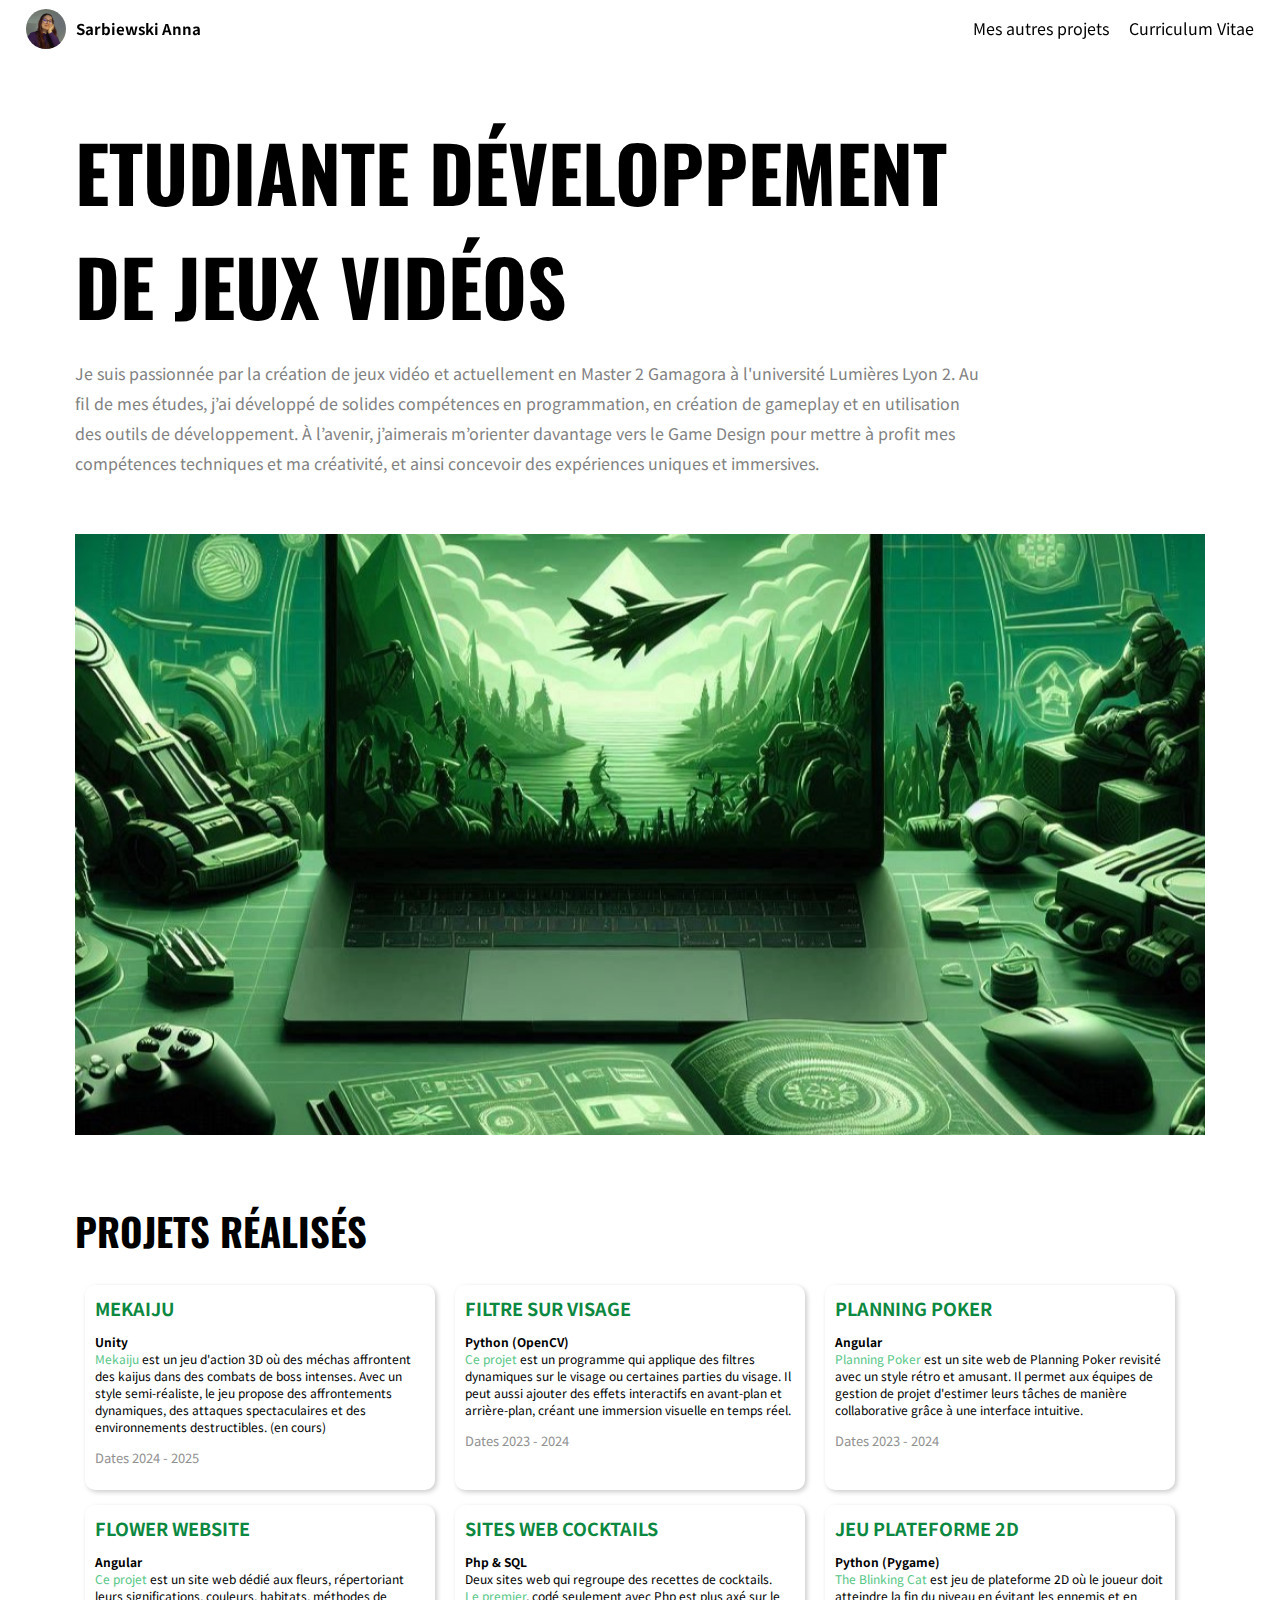
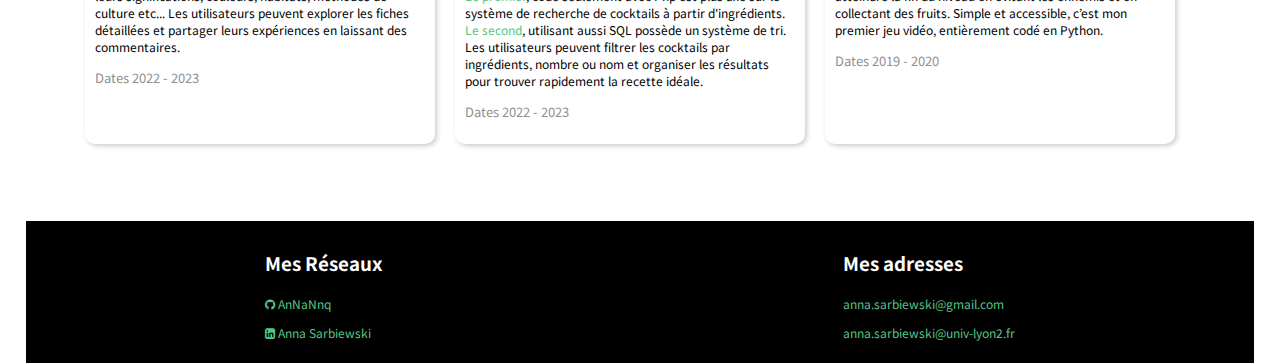
==== index.html @ 205f756b "Initial Commit" ====
<html lang="fr">
<head>
    <meta charset="UTF-8" />
    <meta http-equiv="X-UA-Compatible" content="IE=edge" />
    <meta name="viewport" content="width=device-width, initial-scale=1.0" />
    <link rel="stylesheet" href="https://cdnjs.cloudflare.com/ajax/libs/font-awesome/4.7.0/css/font-awesome.min.css">
    <link rel="stylesheet" href="index_style.css" />
    <title>
        Sarbiewski Anna
    </title>
</head>
<body>
<nav>
    <div class="profile">
        <img src="./img.jpg" alt="profile photo" />
        <h1>Sarbiewski Anna</h1>
    </div>
    <ul>
        <li> <a href="https://github.com/AnNaNnq?tab=repositories"> Mes autres projets</a></li>
        <li> <a href="./CV.pdf" download="CV.pdf"> Curriculum Vitae </a></li>
    </ul>
</nav>

<section class="page-content">
    <header>
        <h1>Etudiante développement de jeux vidéos</h1>
        <p>
            Je suis passionnée par la création de jeux vidéo et actuellement en Master 2 Gamagora à
            l'université Lumières Lyon 2. Au fil de mes études, j’ai développé de solides compétences
            en programmation, en création de gameplay et en utilisation des outils de développement.
            À l’avenir, j’aimerais m’orienter davantage vers le Game Design pour mettre à profit mes
            compétences techniques et ma créativité, et ainsi concevoir des expériences uniques et immersives.
        </p>
    </header>

    <section class="presentation-image">
        <img src="./jeuxvideo.jpg" alt="" />
    </section>

    <section class="projects-section">
        <h1>Projets réalisés</h1>
        <div class="projects">
            <div class="project">
                <h4>Mekaiju</h4>
                <p class="description">
                    <strong> Unity </strong> <br>
                    <a href="https://github.com/AnNaNnq/Mekaiju"> Mekaiju</a> est un jeu d'action 3D où des méchas affrontent
                    des kaijus dans des combats de boss intenses. Avec un style semi-réaliste, le jeu propose des affrontements
                    dynamiques, des attaques spectaculaires et des environnements destructibles. (en cours)
                </p>
                <p class="dates">Dates 2024 - 2025</p>
            </div>
            <div class="project">
                <h4>Filtre sur Visage</h4>
                <p class="description">
                    <strong> Python (OpenCV) </strong> <br>
                    <a href="https://github.com/AnNaNnq/Projet-Filtres-sur-Visage">Ce projet</a> est un programme qui applique des filtres dynamiques sur le visage ou
                    certaines parties du visage. Il peut aussi ajouter des effets interactifs en avant-plan et
                    arrière-plan, créant une immersion visuelle en temps réel.
                </p>
                <p class="dates">Dates 2023 - 2024</p>
            </div>
            <div class="project">
                <h4>Planning Poker</h4>
                <p class="description">
                    <strong> Angular </strong> <br>
                    <a href="https://github.com/AnNaNnq/planningPokerPP"> Planning Poker</a> est un site web de Planning Poker revisité avec un style rétro et amusant. Il permet aux équipes
                    de gestion de projet d'estimer leurs tâches de manière collaborative grâce à une interface intuitive.
                </p>
                <p class="dates">Dates 2023 - 2024</p>
            </div>
            <div class="project">
                <h4>Flower Website</h4>
                <p class="description">
                    <strong> Angular </strong> <br>
                    <a href="https://github.com/AnNaNnq/Website-Flowers"> Ce projet</a> est un site web dédié aux fleurs, répertoriant leurs significations, couleurs, habitats, méthodes
                    de culture etc... Les utilisateurs peuvent explorer les fiches détaillées et partager leurs expériences
                    en laissant des commentaires.
                </p>
                <p class="dates">Dates 2022 - 2023</p>
            </div>
            <div class="project">
                <h4>Sites Web Cocktails</h4>
                <p class="description">
                    <strong> Php & SQL </strong> <br>
                    Deux sites web qui regroupe des recettes de cocktails. <br>
                    <a href="https://github.com/AnNaNnq/Cocktails-Php"> Le premier</a>, codé seulement avec Php est plus axé sur le système de recherche de cocktails à partir d'ingrédients. <br>
                    <a href="https://github.com/AnNaNnq/Cocktails-Php-Sql"> Le second</a>, utilisant aussi SQL possède un système de tri. Les utilisateurs peuvent filtrer les cocktails par ingrédients, nombre ou nom et organiser les résultats pour trouver rapidement la recette idéale.
                </p>
                <p class="dates">Dates 2022 - 2023</p>
            </div>
            <div class="project">
                <h4>Jeu Plateforme 2D</h4>
                <p class="description">
                    <strong> Python (Pygame) </strong> <br>
                    <a href=""> The Blinking Cat </a> est jeu de plateforme 2D où le joueur doit atteindre la fin du niveau
                    en évitant les ennemis et en collectant des fruits. Simple et accessible, c’est
                    mon premier jeu vidéo, entièrement codé en Python.
                </p>
                <p class="dates">Dates 2019 - 2020 </p>
            </div>
        </div>
    </section>
</section>

<footer>
    <div class="colonne">
        <h3>Mes Réseaux</h3>
        <p><i class="fa fa-github"></i> <a href="https://github.com/AnNaNnq"> AnNaNnq</a></p>
        <p><i class="fa fa-linkedin-square"></i> <a href="https://www.linkedin.com/in/anna-sarbiewski-333684251/"> Anna Sarbiewski</a></p>
    </div>
    <div class="colonne">
        <h3>Mes adresses</h3>
        <p>anna.sarbiewski@gmail.com</p>
        <p>anna.sarbiewski@univ-lyon2.fr</p>
    </div>
</footer>
</body>
---- index_style.css ----
@import url('https://fonts.googleapis.com/css2?family=Noto+Sans+JP:wght@300;400&family=Oswald:wght@300&display=swap');

body {
    font-family: 'Noto Sans JP', sans-serif;
    padding: 0 2%;
    margin: 0;
}

nav {
    display: flex;
    flex-wrap: wrap;
    justify-content: space-between;
    align-items: center;
    background-color: white;
    position: sticky;
    top: 0;
}
nav .profile {
    display: flex;
    align-items: center;
}
nav .profile img {
    width: 40px;
    height: 40px;
    border-radius: 50%;
}
nav .profile h1 {
    margin-left: 10px;
    font-size: 15px;
}
nav ul {
    display: flex;
    list-style-type: none;
}
nav ul li {
    margin-left: 20px;
    cursor: pointer;
    border-bottom: 1px solid #fff;
}
nav ul li:hover {
    border-bottom-color: #000;
}

.page-content {
    margin: 4%;
}
.page-content header {
    margin-top: 5%;
    max-width: 80%;
}

.page-content header h1 {
    margin: 0;
    text-transform: uppercase;
    font-family: 'Oswald', sans-serif;
    font-size: 6vw;
}

.page-content header p {
    line-height: 30px;
    color: #818181;
}

.page-content header button {
    background-color: inherit;
    border: none;
    outline: none;
    padding: 0;
    font-size: 15px;
    font-weight: bold;
    padding-bottom: 5px;
    border-bottom: 1px solid #ccc;
    cursor: pointer;
}

.page-content header button:hover {
    color: #ccc;
    border-bottom-color: #000;
}

.page-content .presentation-image {
    margin-top: 5%;
}

.page-content .presentation-image img {
    max-width: 100%;
    height: auto;
}

.page-content .projects-section {
    margin-top: 6%;
}

.page-content .projects-section h1 {
    font-family: 'Oswald', sans-serif;
    text-transform: uppercase;
    font-size: 3vw;
}

.page-content .projects-section .projects {
    display: flex;
    flex-wrap: wrap;
    justify-content: center;
}
.page-content .projects-section .project {
    margin-right: 20px;
    max-width: 330px;
    border-radius: 10px;
    padding: 10px;
    margin-bottom: 15px;
    box-shadow: 2px 2px 5px #ccc;
}
.page-content .projects-section .project h4 {
    margin: 0;
    color: #0c8841;
    text-transform: uppercase;
    font-size: large;
}
.page-content .projects-section .project .description {
    font-size: 12px;
}
.page-content .projects-section .project .dates {
    font-size: 13px;
    color: rgb(145, 145, 145);
}

footer {
    margin-top: 5%;
    display: flex;
    flex-wrap: wrap;
    justify-content: space-around;
    padding: 10px;
    background-color: #000;
    color: white;
}
footer .colonne p, .description a {
    font-size: 12px;
    color: #56c686;
    cursor: pointer;
    text-decoration: none;
}

a {
    cursor: pointer;
    text-decoration: none;
    color: inherit;
}

footer .colonne p:hover {
    color: #fff;
}

.presentation-image img {
    width: 100%;
}

@media screen and (max-width: 700px) {
    nav {
        justify-content: center;
    }
    nav ul {
        display: none;
    }

    .page-content header {
        margin-top: 10%;
        max-width: 100%;
    }
    .page-content .projects-section {
        margin-top: 15%;
    }
    .page-content .projects-section h1 {
        font-size: 1.5em;
    }
    .page-content .projects-section .project {
        margin-right: 0;
        margin-bottom: 20px;
        max-width: 100%;
    }
    .page-content .projects-section .project .description {
        font-size: 13px;
    }

    footer {
        justify-content: flex-start;
    }
    footer .column {
        width: 80%;
    }
}
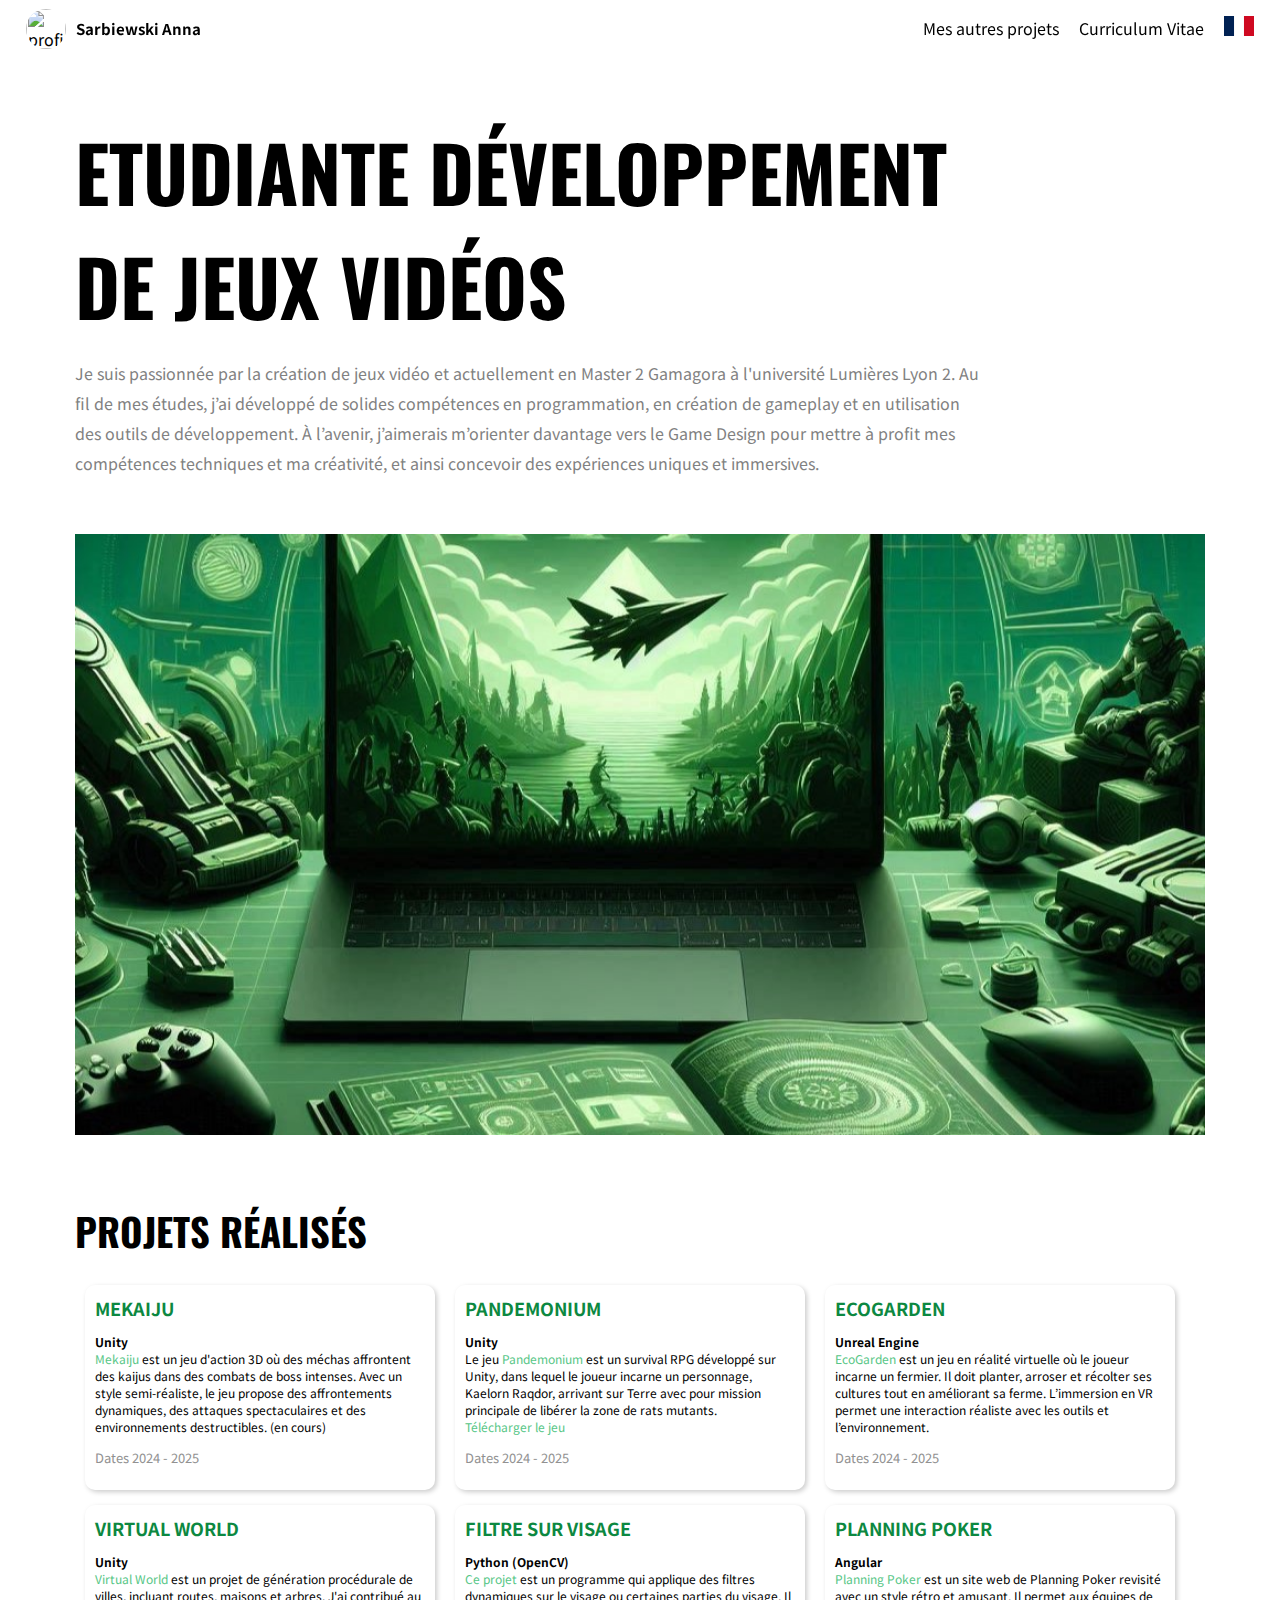
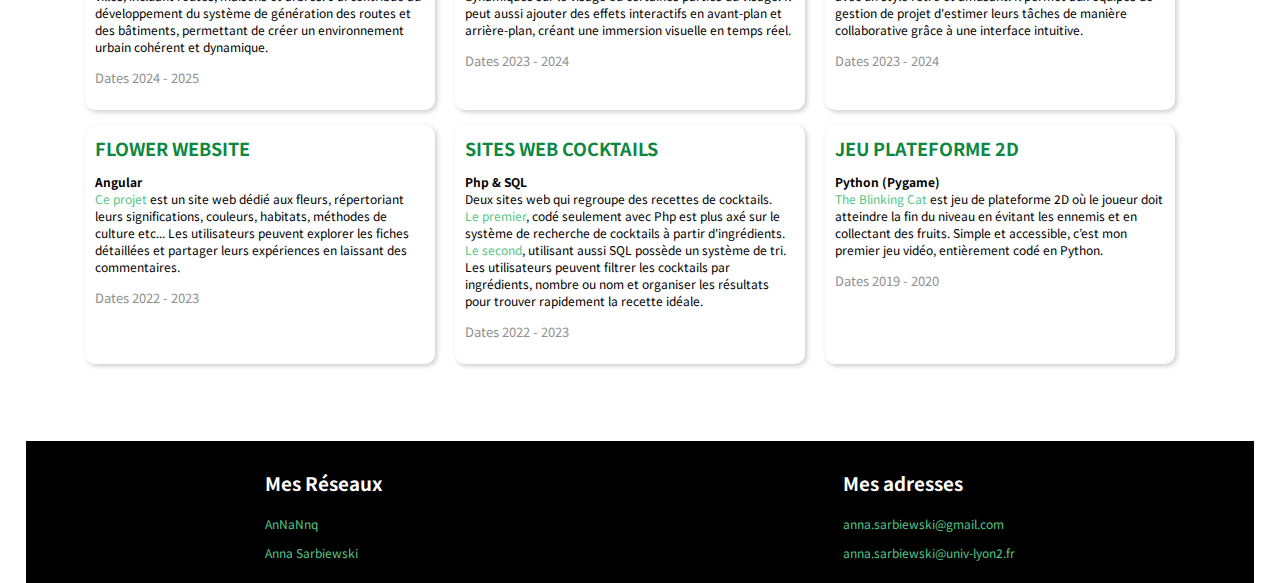
==== commit 717230ae: "fix" ====
--- a/index.html
+++ b/index.html
@@ -1,118 +1,171 @@
-<html lang="fr">
-<head>
-    <meta charset="UTF-8" />
-    <meta http-equiv="X-UA-Compatible" content="IE=edge" />
-    <meta name="viewport" content="width=device-width, initial-scale=1.0" />
-    <link rel="stylesheet" href="https://cdnjs.cloudflare.com/ajax/libs/font-awesome/4.7.0/css/font-awesome.min.css">
-    <link rel="stylesheet" href="index_style.css" />
-    <title>
-        Sarbiewski Anna
-    </title>
-</head>
-<body>
-<nav>
-    <div class="profile">
-        <img src="./img.jpg" alt="profile photo" />
-        <h1>Sarbiewski Anna</h1>
-    </div>
-    <ul>
-        <li> <a href="https://github.com/AnNaNnq?tab=repositories"> Mes autres projets</a></li>
-        <li> <a href="./CV.pdf" download="CV.pdf"> Curriculum Vitae </a></li>
-    </ul>
-</nav>
-
-<section class="page-content">
-    <header>
-        <h1>Etudiante développement de jeux vidéos</h1>
-        <p>
-            Je suis passionnée par la création de jeux vidéo et actuellement en Master 2 Gamagora à
-            l'université Lumières Lyon 2. Au fil de mes études, j’ai développé de solides compétences
-            en programmation, en création de gameplay et en utilisation des outils de développement.
-            À l’avenir, j’aimerais m’orienter davantage vers le Game Design pour mettre à profit mes
-            compétences techniques et ma créativité, et ainsi concevoir des expériences uniques et immersives.
-        </p>
-    </header>
-
-    <section class="presentation-image">
-        <img src="./jeuxvideo.jpg" alt="" />
-    </section>
-
-    <section class="projects-section">
-        <h1>Projets réalisés</h1>
-        <div class="projects">
-            <div class="project">
-                <h4>Mekaiju</h4>
-                <p class="description">
-                    <strong> Unity </strong> <br>
-                    <a href="https://github.com/AnNaNnq/Mekaiju"> Mekaiju</a> est un jeu d'action 3D où des méchas affrontent
-                    des kaijus dans des combats de boss intenses. Avec un style semi-réaliste, le jeu propose des affrontements
-                    dynamiques, des attaques spectaculaires et des environnements destructibles. (en cours)
-                </p>
-                <p class="dates">Dates 2024 - 2025</p>
-            </div>
-            <div class="project">
-                <h4>Filtre sur Visage</h4>
-                <p class="description">
-                    <strong> Python (OpenCV) </strong> <br>
-                    <a href="https://github.com/AnNaNnq/Projet-Filtres-sur-Visage">Ce projet</a> est un programme qui applique des filtres dynamiques sur le visage ou
-                    certaines parties du visage. Il peut aussi ajouter des effets interactifs en avant-plan et
-                    arrière-plan, créant une immersion visuelle en temps réel.
-                </p>
-                <p class="dates">Dates 2023 - 2024</p>
-            </div>
-            <div class="project">
-                <h4>Planning Poker</h4>
-                <p class="description">
-                    <strong> Angular </strong> <br>
-                    <a href="https://github.com/AnNaNnq/planningPokerPP"> Planning Poker</a> est un site web de Planning Poker revisité avec un style rétro et amusant. Il permet aux équipes
-                    de gestion de projet d'estimer leurs tâches de manière collaborative grâce à une interface intuitive.
-                </p>
-                <p class="dates">Dates 2023 - 2024</p>
-            </div>
-            <div class="project">
-                <h4>Flower Website</h4>
-                <p class="description">
-                    <strong> Angular </strong> <br>
-                    <a href="https://github.com/AnNaNnq/Website-Flowers"> Ce projet</a> est un site web dédié aux fleurs, répertoriant leurs significations, couleurs, habitats, méthodes
-                    de culture etc... Les utilisateurs peuvent explorer les fiches détaillées et partager leurs expériences
-                    en laissant des commentaires.
-                </p>
-                <p class="dates">Dates 2022 - 2023</p>
-            </div>
-            <div class="project">
-                <h4>Sites Web Cocktails</h4>
-                <p class="description">
-                    <strong> Php & SQL </strong> <br>
-                    Deux sites web qui regroupe des recettes de cocktails. <br>
-                    <a href="https://github.com/AnNaNnq/Cocktails-Php"> Le premier</a>, codé seulement avec Php est plus axé sur le système de recherche de cocktails à partir d'ingrédients. <br>
-                    <a href="https://github.com/AnNaNnq/Cocktails-Php-Sql"> Le second</a>, utilisant aussi SQL possède un système de tri. Les utilisateurs peuvent filtrer les cocktails par ingrédients, nombre ou nom et organiser les résultats pour trouver rapidement la recette idéale.
-                </p>
-                <p class="dates">Dates 2022 - 2023</p>
-            </div>
-            <div class="project">
-                <h4>Jeu Plateforme 2D</h4>
-                <p class="description">
-                    <strong> Python (Pygame) </strong> <br>
-                    <a href=""> The Blinking Cat </a> est jeu de plateforme 2D où le joueur doit atteindre la fin du niveau
-                    en évitant les ennemis et en collectant des fruits. Simple et accessible, c’est
-                    mon premier jeu vidéo, entièrement codé en Python.
-                </p>
-                <p class="dates">Dates 2019 - 2020 </p>
-            </div>
-        </div>
-    </section>
-</section>
-
-<footer>
-    <div class="colonne">
-        <h3>Mes Réseaux</h3>
-        <p><i class="fa fa-github"></i> <a href="https://github.com/AnNaNnq"> AnNaNnq</a></p>
-        <p><i class="fa fa-linkedin-square"></i> <a href="https://www.linkedin.com/in/anna-sarbiewski-333684251/"> Anna Sarbiewski</a></p>
-    </div>
-    <div class="colonne">
-        <h3>Mes adresses</h3>
-        <p>anna.sarbiewski@gmail.com</p>
-        <p>anna.sarbiewski@univ-lyon2.fr</p>
-    </div>
-</footer>
-</body>
+<html lang="fr">
+<head>
+    <meta charset="UTF-8" />
+    <meta http-equiv="X-UA-Compatible" content="IE=edge" />
+    <meta name="viewport" content="width=device-width, initial-scale=1.0" />
+    <link rel="stylesheet" href="index_style.css" />
+    <title>
+        Sarbiewski Anna
+    </title>
+</head>
+<body>
+<nav>
+    <div class="profile">
+        <img src="./img.jpg" alt="profile photo" />
+        <h1>Sarbiewski Anna</h1>
+    </div>
+    <ul>
+        <li> <a href="https://github.com/AnNaNnq?tab=repositories"> Mes autres projets</a></li>
+        <li> <a href="./CV-fr.pdf" download="CV-fr.pdf"> Curriculum Vitae </a></li>
+        <li class="language-selector" onclick="toggleLanguageDropdown()">
+            <img src="./flag_fr.png" alt="Français">
+            <div class="language-dropdown" id="language-dropdown">
+                <img src="./flag_en.png" alt="English" onclick="changeLanguage('en')">
+                <img src="./flag_fr.png" alt="Français" onclick="changeLanguage('fr')">
+            </div>
+        </li>
+    </ul>
+</nav>
+
+<script>
+    function toggleLanguageDropdown() {
+        var dropdown = document.getElementById("language-dropdown");
+        dropdown.style.display = dropdown.style.display === "block" ? "none" : "block";
+    }
+
+    function changeLanguage(lang) {
+        if (lang === "fr") {
+            window.location.href = "index.html";
+        } else {
+            window.location.href = "index-en.html";
+        }
+    }
+</script>
+
+<section class="page-content">
+    <header>
+        <h1>Etudiante développement de jeux vidéos</h1>
+        <p>
+            Je suis passionnée par la création de jeux vidéo et actuellement en Master 2 Gamagora à
+            l'université Lumières Lyon 2. Au fil de mes études, j’ai développé de solides compétences
+            en programmation, en création de gameplay et en utilisation des outils de développement.
+            À l’avenir, j’aimerais m’orienter davantage vers le Game Design pour mettre à profit mes
+            compétences techniques et ma créativité, et ainsi concevoir des expériences uniques et immersives.
+        </p>
+    </header>
+
+    <section class="presentation-image">
+        <img src="./jeuxvideo.jpg" alt="" />
+    </section>
+
+    <section class="projects-section">
+        <h1>Projets réalisés</h1>
+        <div class="projects">
+            <div class="project">
+                <h4>Mekaiju</h4>
+                <p class="description">
+                    <strong> Unity </strong> <br>
+                    <a href="https://github.com/AnNaNnq/Mekaiju"> Mekaiju</a> est un jeu d'action 3D où des méchas affrontent
+                    des kaijus dans des combats de boss intenses. Avec un style semi-réaliste, le jeu propose des affrontements
+                    dynamiques, des attaques spectaculaires et des environnements destructibles. (en cours)
+                </p>
+                <p class="dates">Dates 2024 - 2025</p>
+            </div>
+            <div class="project">
+                <h4>Pandemonium</h4>
+                <p class="description">
+                    <strong> Unity </strong> <br>
+                    Le jeu <a href="https://github.com/AnNaNnq/Pandemonium">Pandemonium</a> est un survival RPG
+                    développé sur Unity, dans lequel le joueur incarne un personnage, Kaelorn Raqdor, arrivant sur Terre
+                    avec pour mission principale de libérer la zone de rats mutants. <br>
+                    <a href="https://xoletis.itch.io/pandemonium">Télécharger le jeu </a>
+                </p>
+                <p class="dates">Dates 2024 - 2025</p>
+            </div>
+            <div class="project">
+                <h4>EcoGarden</h4>
+                <p class="description">
+                    <strong> Unreal Engine </strong> <br>
+                    <a href="https://github.com/AnNaNnq/EcoGarden"> EcoGarden</a> est un jeu en réalité virtuelle où le
+                    joueur incarne un fermier. Il doit planter, arroser et récolter ses cultures tout en améliorant sa
+                    ferme. L’immersion en VR permet une interaction réaliste avec les outils et l’environnement.
+                </p>
+                <p class="dates">Dates 2024 - 2025</p>
+            </div>
+            <div class="project">
+                <h4>Virtual World</h4>
+                <p class="description">
+                    <strong> Unity </strong> <br>
+                    <a href="https://github.com/AnNaNnq/GAMAGORA-Virtual-World-project"> Virtual World</a> est un projet de
+                    génération procédurale de villes, incluant routes, maisons et arbres. J'ai contribué au
+                    développement du système de génération des routes et des bâtiments, permettant de créer un
+                    environnement urbain cohérent et dynamique.
+                </p>
+                <p class="dates">Dates 2024 - 2025</p>
+            </div>
+            <div class="project">
+                <h4>Filtre sur Visage</h4>
+                <p class="description">
+                    <strong> Python (OpenCV) </strong> <br>
+                    <a href="https://github.com/AnNaNnq/Projet-Filtres-sur-Visage">Ce projet</a> est un programme qui applique des filtres dynamiques sur le visage ou
+                    certaines parties du visage. Il peut aussi ajouter des effets interactifs en avant-plan et
+                    arrière-plan, créant une immersion visuelle en temps réel.
+                </p>
+                <p class="dates">Dates 2023 - 2024</p>
+            </div>
+            <div class="project">
+                <h4>Planning Poker</h4>
+                <p class="description">
+                    <strong> Angular </strong> <br>
+                    <a href="https://github.com/AnNaNnq/planningPokerPP"> Planning Poker</a> est un site web de Planning Poker revisité avec un style rétro et amusant. Il permet aux équipes
+                    de gestion de projet d'estimer leurs tâches de manière collaborative grâce à une interface intuitive.
+                </p>
+                <p class="dates">Dates 2023 - 2024</p>
+            </div>
+            <div class="project">
+                <h4>Flower Website</h4>
+                <p class="description">
+                    <strong> Angular </strong> <br>
+                    <a href="https://github.com/AnNaNnq/Website-Flowers"> Ce projet</a> est un site web dédié aux fleurs, répertoriant leurs significations, couleurs, habitats, méthodes
+                    de culture etc... Les utilisateurs peuvent explorer les fiches détaillées et partager leurs expériences
+                    en laissant des commentaires.
+                </p>
+                <p class="dates">Dates 2022 - 2023</p>
+            </div>
+            <div class="project">
+                <h4>Sites Web Cocktails</h4>
+                <p class="description">
+                    <strong> Php & SQL </strong> <br>
+                    Deux sites web qui regroupe des recettes de cocktails. <br>
+                    <a href="https://github.com/AnNaNnq/Cocktails-Php"> Le premier</a>, codé seulement avec Php est plus axé sur le système de recherche de cocktails à partir d'ingrédients. <br>
+                    <a href="https://github.com/AnNaNnq/Cocktails-Php-Sql"> Le second</a>, utilisant aussi SQL possède un système de tri. Les utilisateurs peuvent filtrer les cocktails par ingrédients, nombre ou nom et organiser les résultats pour trouver rapidement la recette idéale.
+                </p>
+                <p class="dates">Dates 2022 - 2023</p>
+            </div>
+            <div class="project">
+                <h4>Jeu Plateforme 2D</h4>
+                <p class="description">
+                    <strong> Python (Pygame) </strong> <br>
+                    <a href=""> The Blinking Cat </a> est jeu de plateforme 2D où le joueur doit atteindre la fin du niveau
+                    en évitant les ennemis et en collectant des fruits. Simple et accessible, c’est
+                    mon premier jeu vidéo, entièrement codé en Python.
+                </p>
+                <p class="dates">Dates 2019 - 2020 </p>
+            </div>
+        </div>
+    </section>
+</section>
+
+<footer>
+    <div class="colonne">
+        <h3>Mes Réseaux</h3>
+        <p><i class="fa fa-github"></i> <a href="https://github.com/AnNaNnq"> AnNaNnq</a></p>
+        <p><i class="fa fa-linkedin-square"></i> <a href="https://www.linkedin.com/in/anna-sarbiewski-333684251/"> Anna Sarbiewski</a></p>
+    </div>
+    <div class="colonne">
+        <h3>Mes adresses</h3>
+        <p>anna.sarbiewski@gmail.com</p>
+        <p>anna.sarbiewski@univ-lyon2.fr</p>
+    </div>
+</footer>
+</body>
--- a/index_style.css
+++ b/index_style.css
@@ -1,190 +1,217 @@
-@import url('https://fonts.googleapis.com/css2?family=Noto+Sans+JP:wght@300;400&family=Oswald:wght@300&display=swap');
-
-body {
-    font-family: 'Noto Sans JP', sans-serif;
-    padding: 0 2%;
-    margin: 0;
-}
-
-nav {
-    display: flex;
-    flex-wrap: wrap;
-    justify-content: space-between;
-    align-items: center;
-    background-color: white;
-    position: sticky;
-    top: 0;
-}
-nav .profile {
-    display: flex;
-    align-items: center;
-}
-nav .profile img {
-    width: 40px;
-    height: 40px;
-    border-radius: 50%;
-}
-nav .profile h1 {
-    margin-left: 10px;
-    font-size: 15px;
-}
-nav ul {
-    display: flex;
-    list-style-type: none;
-}
-nav ul li {
-    margin-left: 20px;
-    cursor: pointer;
-    border-bottom: 1px solid #fff;
-}
-nav ul li:hover {
-    border-bottom-color: #000;
-}
-
-.page-content {
-    margin: 4%;
-}
-.page-content header {
-    margin-top: 5%;
-    max-width: 80%;
-}
-
-.page-content header h1 {
-    margin: 0;
-    text-transform: uppercase;
-    font-family: 'Oswald', sans-serif;
-    font-size: 6vw;
-}
-
-.page-content header p {
-    line-height: 30px;
-    color: #818181;
-}
-
-.page-content header button {
-    background-color: inherit;
-    border: none;
-    outline: none;
-    padding: 0;
-    font-size: 15px;
-    font-weight: bold;
-    padding-bottom: 5px;
-    border-bottom: 1px solid #ccc;
-    cursor: pointer;
-}
-
-.page-content header button:hover {
-    color: #ccc;
-    border-bottom-color: #000;
-}
-
-.page-content .presentation-image {
-    margin-top: 5%;
-}
-
-.page-content .presentation-image img {
-    max-width: 100%;
-    height: auto;
-}
-
-.page-content .projects-section {
-    margin-top: 6%;
-}
-
-.page-content .projects-section h1 {
-    font-family: 'Oswald', sans-serif;
-    text-transform: uppercase;
-    font-size: 3vw;
-}
-
-.page-content .projects-section .projects {
-    display: flex;
-    flex-wrap: wrap;
-    justify-content: center;
-}
-.page-content .projects-section .project {
-    margin-right: 20px;
-    max-width: 330px;
-    border-radius: 10px;
-    padding: 10px;
-    margin-bottom: 15px;
-    box-shadow: 2px 2px 5px #ccc;
-}
-.page-content .projects-section .project h4 {
-    margin: 0;
-    color: #0c8841;
-    text-transform: uppercase;
-    font-size: large;
-}
-.page-content .projects-section .project .description {
-    font-size: 12px;
-}
-.page-content .projects-section .project .dates {
-    font-size: 13px;
-    color: rgb(145, 145, 145);
-}
-
-footer {
-    margin-top: 5%;
-    display: flex;
-    flex-wrap: wrap;
-    justify-content: space-around;
-    padding: 10px;
-    background-color: #000;
-    color: white;
-}
-footer .colonne p, .description a {
-    font-size: 12px;
-    color: #56c686;
-    cursor: pointer;
-    text-decoration: none;
-}
-
-a {
-    cursor: pointer;
-    text-decoration: none;
-    color: inherit;
-}
-
-footer .colonne p:hover {
-    color: #fff;
-}
-
-.presentation-image img {
-    width: 100%;
-}
-
-@media screen and (max-width: 700px) {
-    nav {
-        justify-content: center;
-    }
-    nav ul {
-        display: none;
-    }
-
-    .page-content header {
-        margin-top: 10%;
-        max-width: 100%;
-    }
-    .page-content .projects-section {
-        margin-top: 15%;
-    }
-    .page-content .projects-section h1 {
-        font-size: 1.5em;
-    }
-    .page-content .projects-section .project {
-        margin-right: 0;
-        margin-bottom: 20px;
-        max-width: 100%;
-    }
-    .page-content .projects-section .project .description {
-        font-size: 13px;
-    }
-
-    footer {
-        justify-content: flex-start;
-    }
-    footer .column {
-        width: 80%;
-    }
-}
+@import url('https://fonts.googleapis.com/css2?family=Noto+Sans+JP:wght@300;400&family=Oswald:wght@300&display=swap');
+
+body {
+    font-family: 'Noto Sans JP', sans-serif;
+    padding: 0 2%;
+    margin: 0;
+}
+
+nav {
+    display: flex;
+    flex-wrap: wrap;
+    justify-content: space-between;
+    align-items: center;
+    background-color: white;
+    position: sticky;
+    top: 0;
+}
+nav .profile {
+    display: flex;
+    align-items: center;
+}
+nav .profile img {
+    width: 40px;
+    height: 40px;
+    border-radius: 50%;
+}
+nav .profile h1 {
+    margin-left: 10px;
+    font-size: 15px;
+}
+nav ul {
+    display: flex;
+    list-style-type: none;
+}
+nav ul li {
+    margin-left: 20px;
+    cursor: pointer;
+    border-bottom: 1px solid #fff;
+}
+nav ul li:hover {
+    border-bottom-color: #000;
+}
+
+.page-content {
+    margin: 4%;
+}
+.page-content header {
+    margin-top: 5%;
+    max-width: 80%;
+}
+
+.page-content header h1 {
+    margin: 0;
+    text-transform: uppercase;
+    font-family: 'Oswald', sans-serif;
+    font-size: 6vw;
+}
+
+.page-content header p {
+    line-height: 30px;
+    color: #818181;
+}
+
+.page-content header button {
+    background-color: inherit;
+    border: none;
+    outline: none;
+    padding: 0;
+    font-size: 15px;
+    font-weight: bold;
+    padding-bottom: 5px;
+    border-bottom: 1px solid #ccc;
+    cursor: pointer;
+}
+
+.page-content header button:hover {
+    color: #ccc;
+    border-bottom-color: #000;
+}
+
+.page-content .presentation-image {
+    margin-top: 5%;
+}
+
+.page-content .presentation-image img {
+    max-width: 100%;
+    height: auto;
+}
+
+.page-content .projects-section {
+    margin-top: 6%;
+}
+
+.page-content .projects-section h1 {
+    font-family: 'Oswald', sans-serif;
+    text-transform: uppercase;
+    font-size: 3vw;
+}
+
+.page-content .projects-section .projects {
+    display: flex;
+    flex-wrap: wrap;
+    justify-content: center;
+}
+.page-content .projects-section .project {
+    margin-right: 20px;
+    max-width: 330px;
+    border-radius: 10px;
+    padding: 10px;
+    margin-bottom: 15px;
+    box-shadow: 2px 2px 5px #ccc;
+}
+.page-content .projects-section .project h4 {
+    margin: 0;
+    color: #0c8841;
+    text-transform: uppercase;
+    font-size: large;
+}
+.page-content .projects-section .project .description {
+    font-size: 12px;
+}
+.page-content .projects-section .project .dates {
+    font-size: 13px;
+    color: rgb(145, 145, 145);
+}
+
+footer {
+    margin-top: 5%;
+    display: flex;
+    flex-wrap: wrap;
+    justify-content: space-around;
+    padding: 10px;
+    background-color: #000;
+    color: white;
+}
+footer .colonne p, .description a {
+    font-size: 12px;
+    color: #56c686;
+    cursor: pointer;
+    text-decoration: none;
+}
+
+a {
+    cursor: pointer;
+    text-decoration: none;
+    color: inherit;
+}
+
+footer .colonne p:hover {
+    color: #fff;
+}
+
+.presentation-image img {
+    width: 100%;
+}
+
+.language-selector {
+    position: relative;
+    display: inline-block;
+    cursor: pointer;
+}
+.language-selector img {
+    width: 30px;
+    height: 20px;
+}
+.language-dropdown {
+    display: none;
+    position: absolute;
+    background-color: white;
+    box-shadow: 0px 4px 8px rgba(0, 0, 0, 0.1);
+    border-radius: 5px;
+    overflow: hidden;
+}
+.language-dropdown img {
+    display: block;
+    width: 30px;
+    height: 20px;
+    padding: 5px;
+}
+.language-dropdown img:hover {
+    background-color: #f1f1f1;
+}
+
+@media screen and (max-width: 700px) {
+    nav {
+        justify-content: center;
+    }
+    nav ul {
+        display: none;
+    }
+
+    .page-content header {
+        margin-top: 10%;
+        max-width: 100%;
+    }
+    .page-content .projects-section {
+        margin-top: 15%;
+    }
+    .page-content .projects-section h1 {
+        font-size: 1.5em;
+    }
+    .page-content .projects-section .project {
+        margin-right: 0;
+        margin-bottom: 20px;
+        max-width: 100%;
+    }
+    .page-content .projects-section .project .description {
+        font-size: 13px;
+    }
+
+    footer {
+        justify-content: flex-start;
+    }
+    footer .column {
+        width: 80%;
+    }
+}
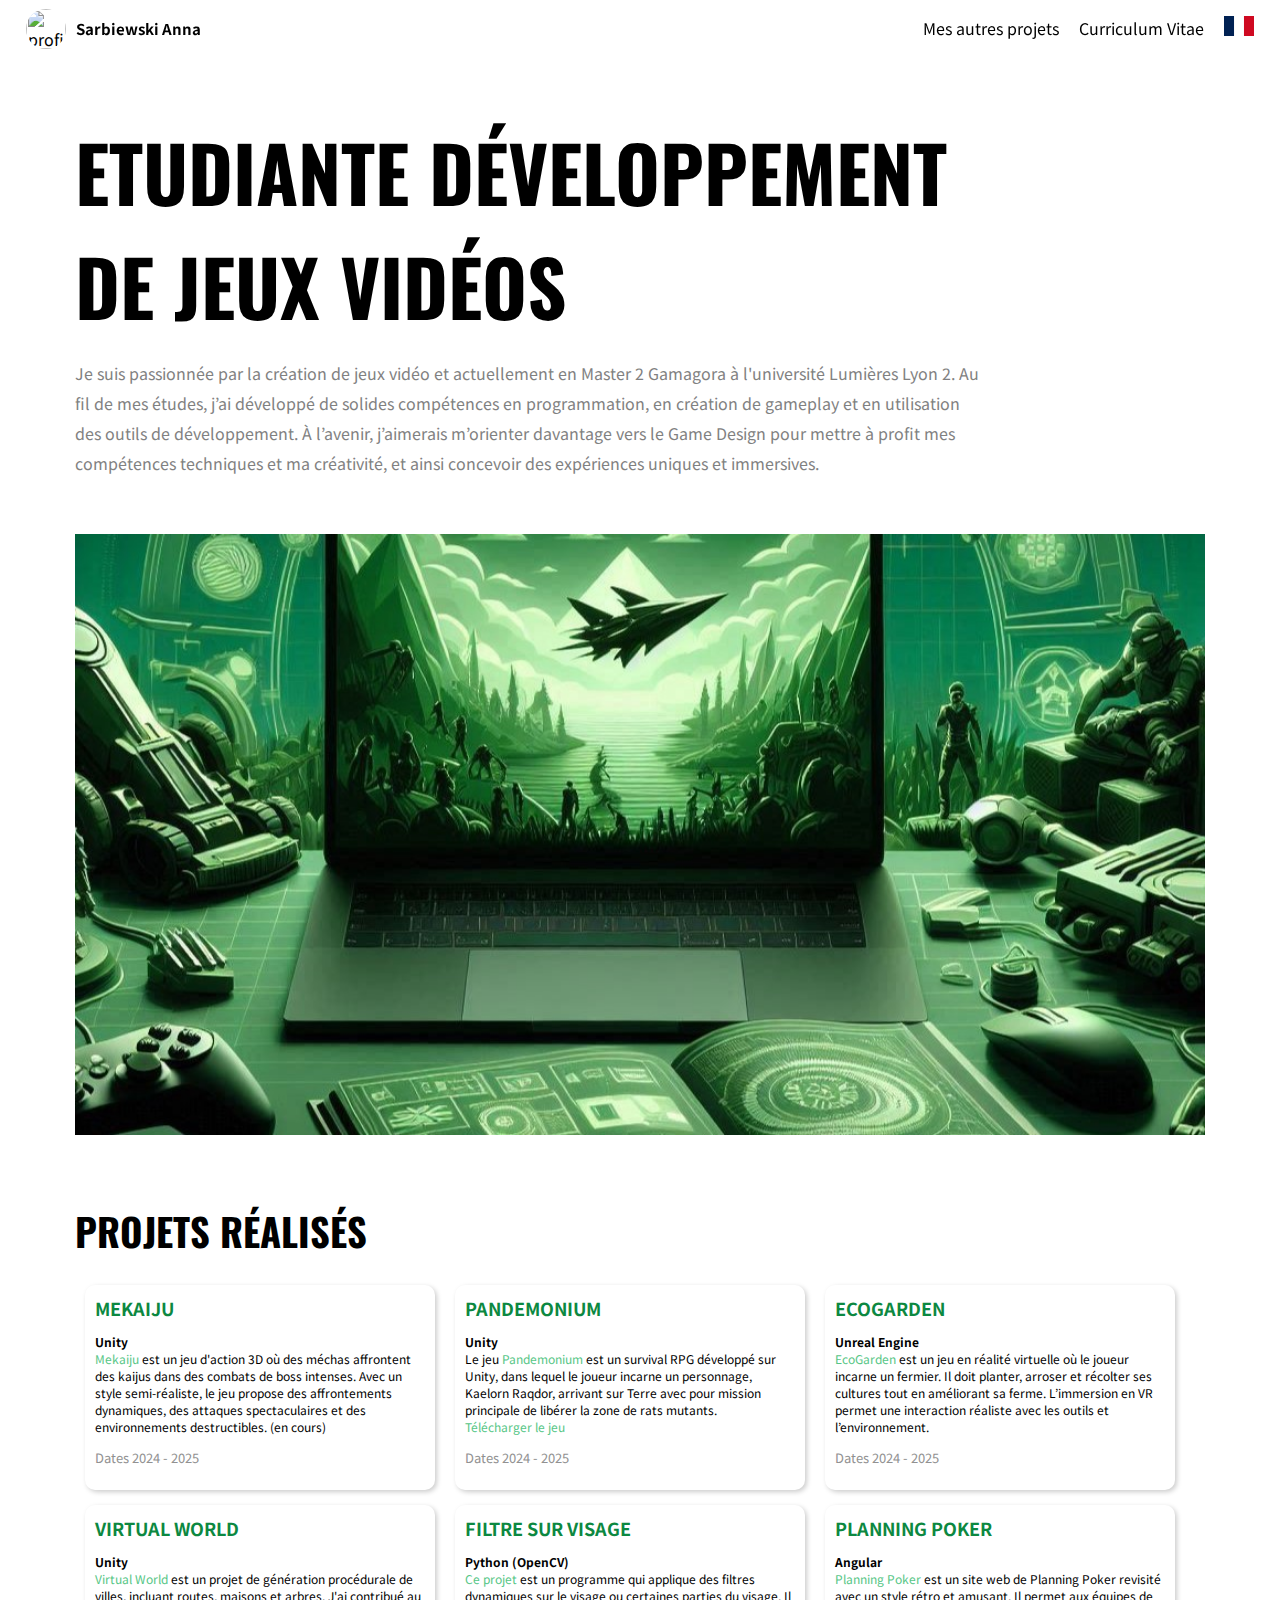
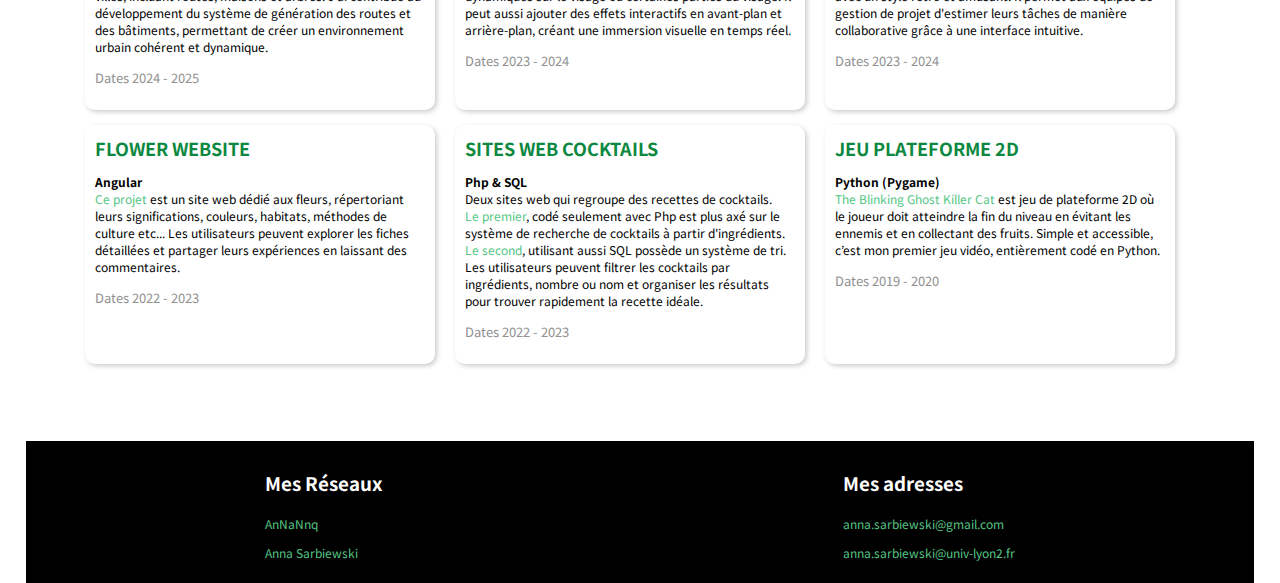
==== commit de335cec: "add link" ====
--- a/index.html
+++ b/index.html
@@ -146,7 +146,7 @@
                 <h4>Jeu Plateforme 2D</h4>
                 <p class="description">
                     <strong> Python (Pygame) </strong> <br>
-                    <a href=""> The Blinking Cat </a> est jeu de plateforme 2D où le joueur doit atteindre la fin du niveau
+                    <a href="https://github.com/AnNaNnq/The-Blinking-Ghost-Killer-Cat"> The Blinking Ghost Killer Cat </a> est jeu de plateforme 2D où le joueur doit atteindre la fin du niveau
                     en évitant les ennemis et en collectant des fruits. Simple et accessible, c’est
                     mon premier jeu vidéo, entièrement codé en Python.
                 </p>
